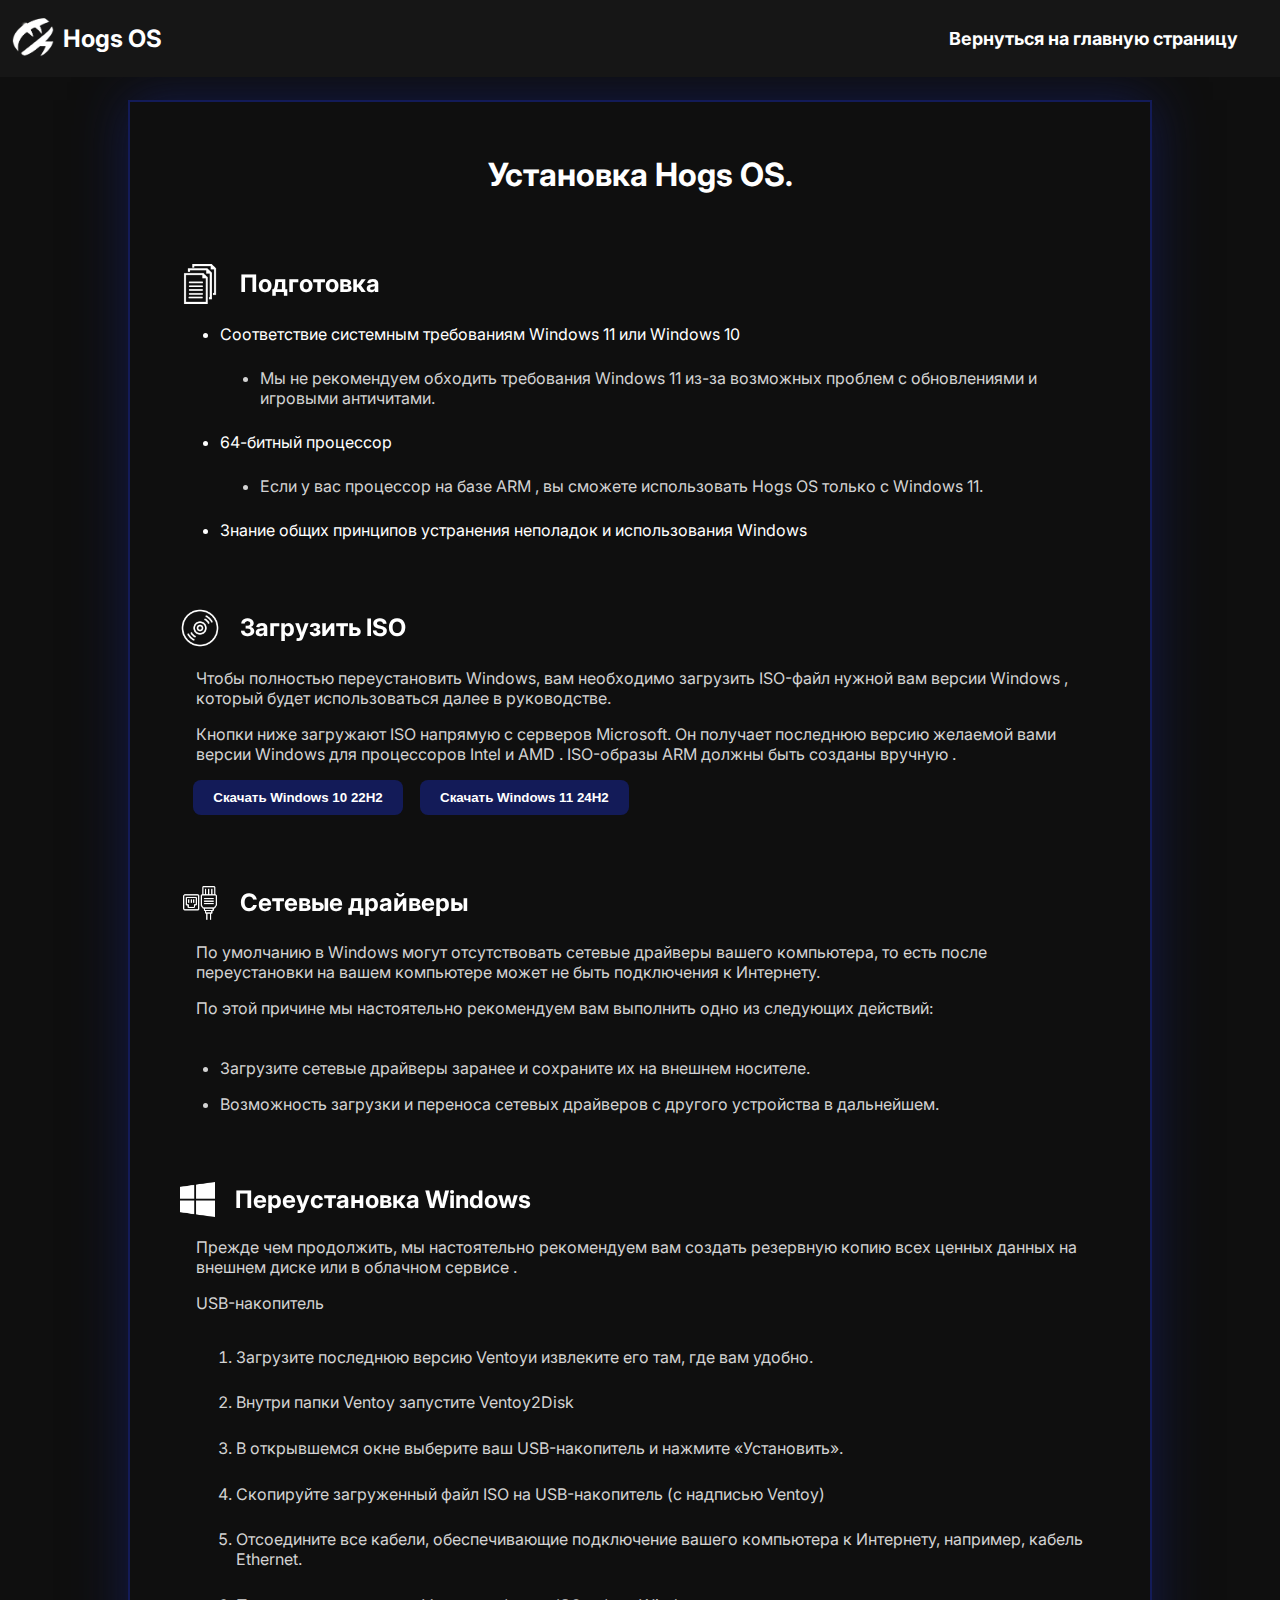
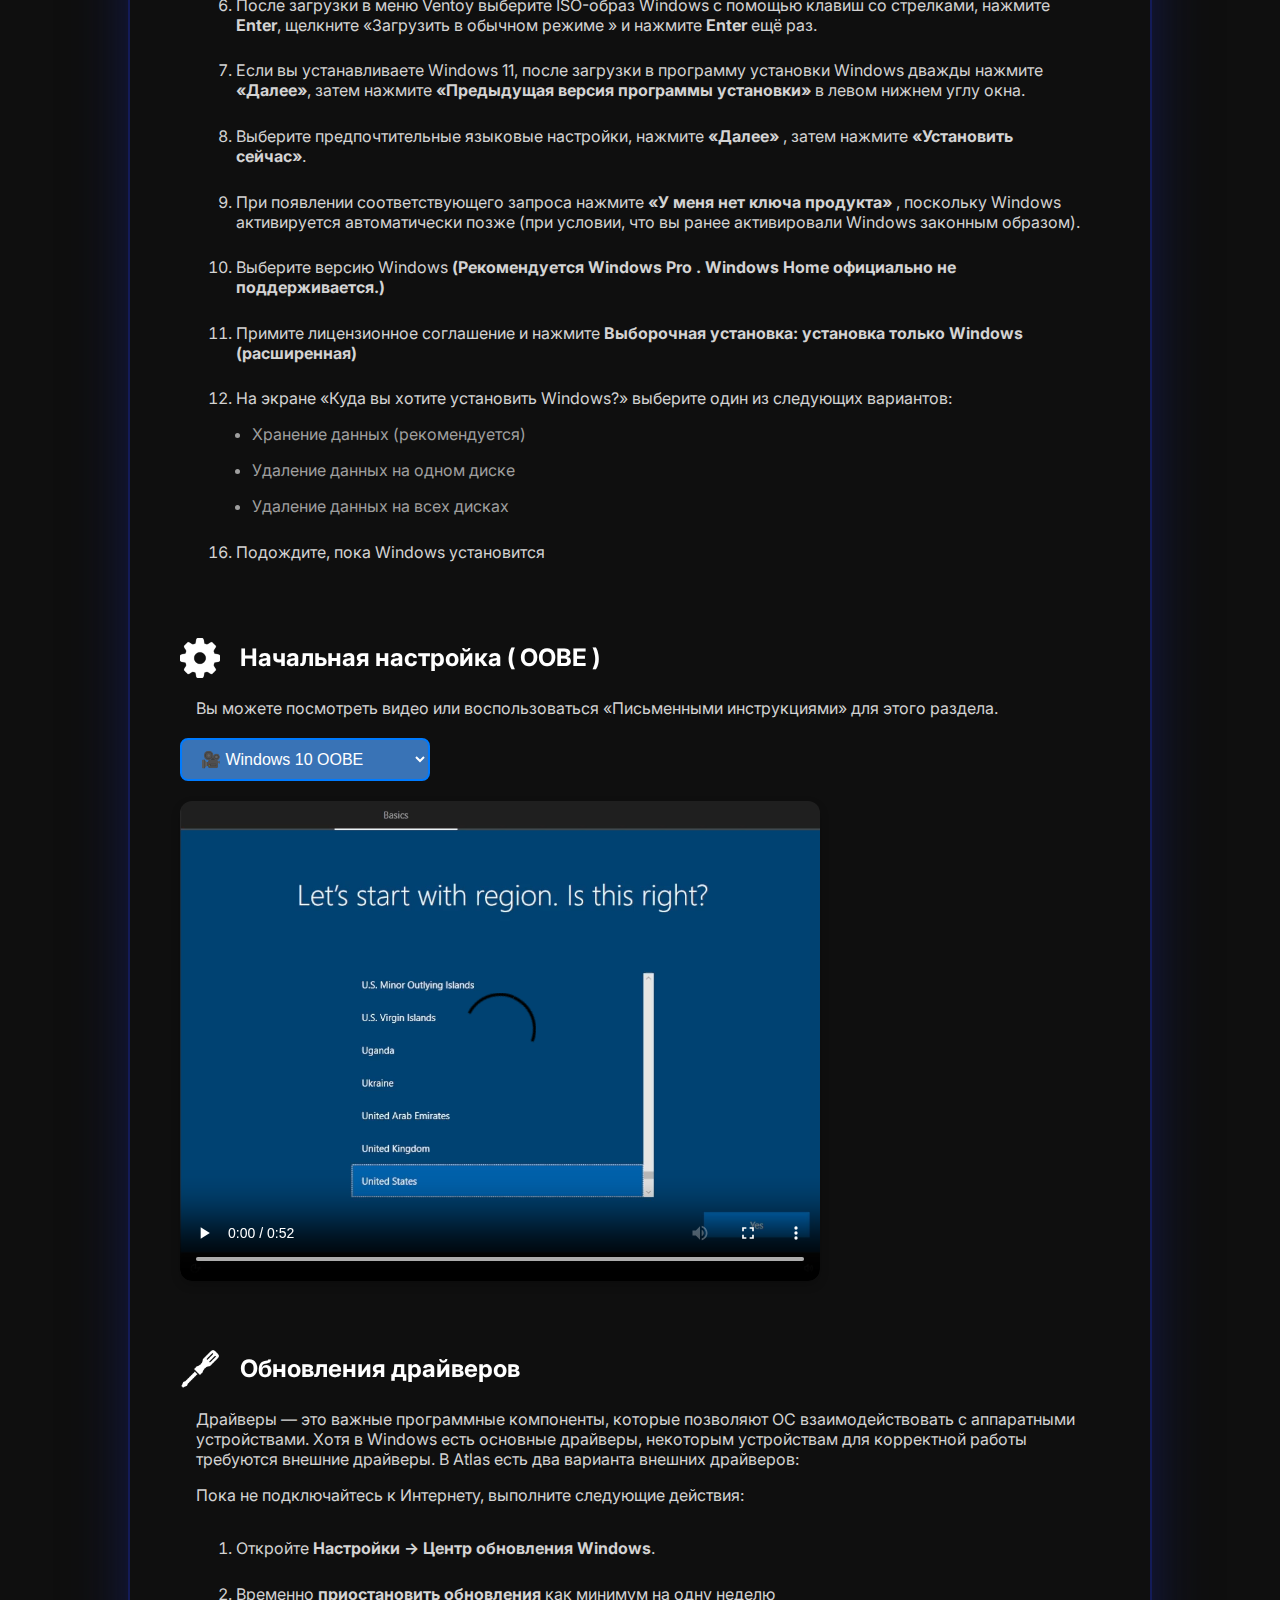
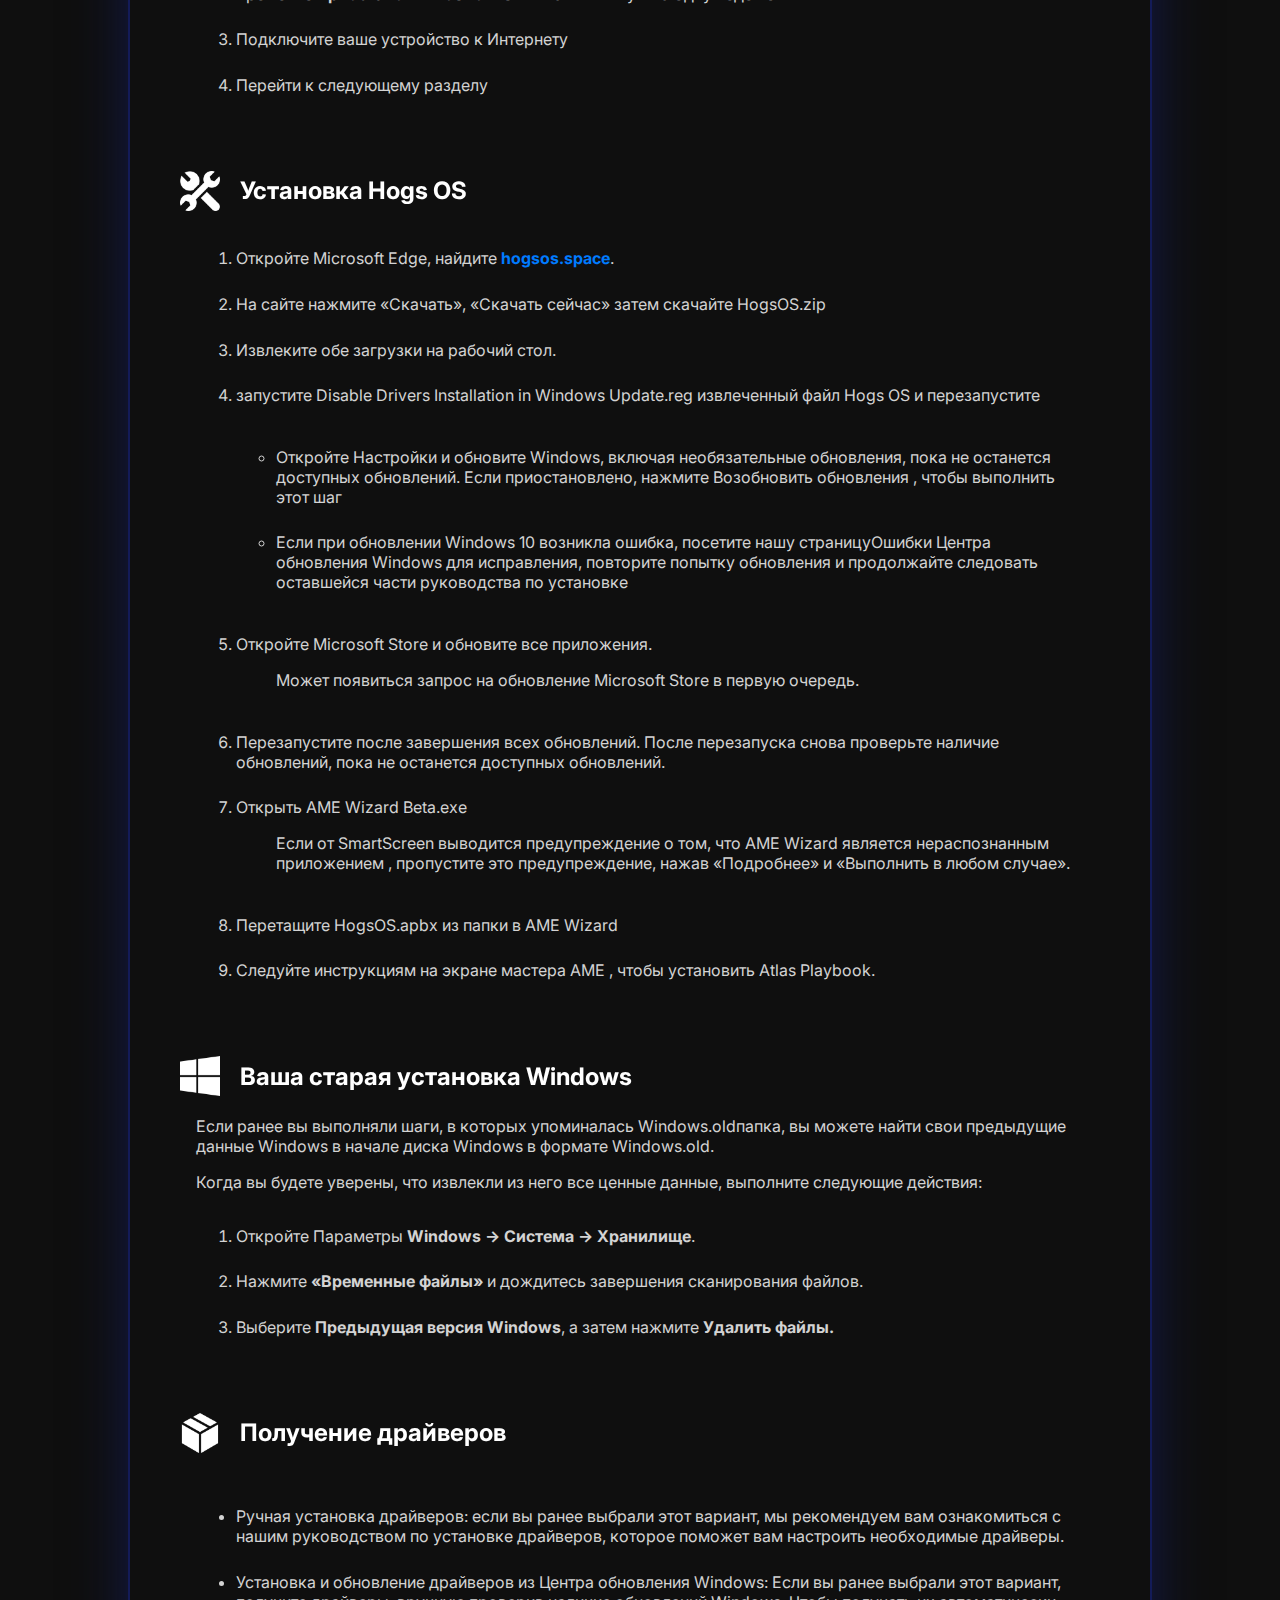
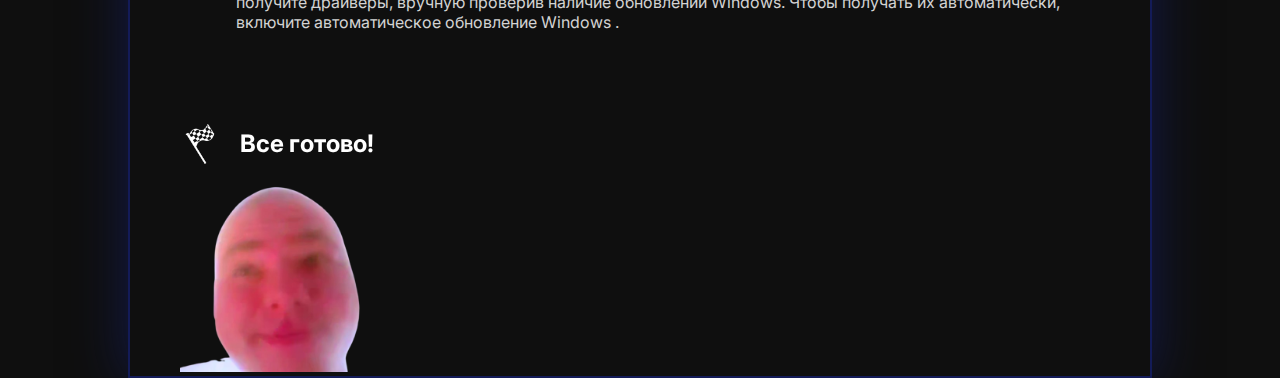
==== instructions.html @ 4131e082 "Add files via upload" ====
<!DOCTYPE html>
<html lang="en">
<head>
    <meta charset="UTF-8">
    <meta name="viewport" content="width=device-width, initial-scale=1.0">
    <title>Hogs OS</title>
    <link rel="stylesheet" href="styles.css">
    <script defer src="script.js"></script>
    <link rel="icon" href="images/favicon.ico" type="image/x-icon">
    <link href="https://fonts.googleapis.com/css2?family=Inter:wght@100;200;300;400;500;600;700;800;900&display=swap" rel="stylesheet">

</head>
<body>
    <header>
        <div class="logo"><img src="images/1.png" style="width: 50px;"></div><h1 class="hogstext">Hogs OS</h1>
        <nav>
            <ul>
                <li><a href="index.html">Вернуться на главную страницу</a></li>
            </ul>
        </nav>
    </header>
     <section class="instructionselection">
            <p><h1 style="padding-top: 1em">Установка Hogs OS.</h1></p>
        <div style="text-align: left; padding-inline: 50px;">
            <h2 class="tytle2"><img src="images/document.png" width="40px">Подготовка</h2>
            <ul>
                <li>Соответствие системным требованиям Windows 11 или Windows 10</li>
                <ul class="classul">
                    <li class="classli">
                        Мы не рекомендуем обходить требования Windows 11 из-за возможных проблем с обновлениями и игровыми античитами.
                    </li>
                </ul>
                <li>64-битный процессор</li>
                <ul class="classul">
                    <li class="classli">
                        Если у вас процессор на базе ARM , вы сможете использовать Hogs OS только с Windows 11.
                    </li>
                </ul>
                <li>Знание общих принципов устранения неполадок и использования Windows</li>
            </ul>
            <h2 class="tytle2"><img src="images/dvd.png" width="40px">Загрузить ISO</h2>
            <p class="classp">
                Чтобы полностью переустановить Windows, вам необходимо загрузить ISO-файл нужной вам версии Windows , который будет использоваться далее в руководстве.
            </p>
            <p class="classp">
                Кнопки ниже загружают ISO напрямую с серверов Microsoft. Он получает последнюю версию желаемой вами версии Windows для процессоров Intel и AMD . ISO-образы ARM должны быть созданы вручную .
            </p>
            <button class="btnaccept" id="win10" style="margin-left: 1em;">Скачать Windows 10 22H2</button>
            <button class="btnaccept" id="win11" style="margin-left: 1em;">Скачать Windows 11 24H2</button>
            <h2 class="tytle2"><img src="images/ethernet.png" width="40px">Сетевые драйверы</h2>
            <p class="classp">
                По умолчанию в Windows могут отсутствовать сетевые драйверы вашего компьютера, то есть после переустановки на вашем компьютере может не быть подключения к Интернету.
            </p>
            <p class="classp">
                По этой причине мы настоятельно рекомендуем вам выполнить одно из следующих действий:
            </p>
               <ul class="classul">
                    <li class="classli">
                        Загрузите сетевые драйверы заранее и сохраните их на внешнем носителе.
                    </li>
                    <li class="classli">
                        Возможность загрузки и переноса сетевых драйверов с другого устройства в дальнейшем.
                    </li> 
                </ul>
            <h2 class="tytle2" style="padding-top: 1em;"><img src="images/windows.png" width="35px">Переустановка Windows</h2>
            <p class="classp">
                Прежде чем продолжить, мы настоятельно рекомендуем вам создать резервную копию всех ценных данных на внешнем диске или в облачном сервисе .
            </p>
            <p class="classp">
                USB-накопитель
                <ol>
                    <li class="numli">
                        Загрузите последнюю версию Ventoyи извлеките его там, где вам удобно.
                    </li>
                    <li class="numli">
                        Внутри папки Ventoy запустите Ventoy2Disk
                    </li>
                    <li class="numli">
                        В открывшемся окне выберите ваш USB-накопитель и нажмите «Установить».
                    </li>
                    <li class="numli">
                        Скопируйте загруженный файл ISO на USB-накопитель (с надписью Ventoy)
                    </li>
                    <li class="numli">
                        Отсоедините все кабели, обеспечивающие подключение вашего компьютера к Интернету, например, кабель Ethernet.
                    </li>
                    <li class="numli">
                        После загрузки в меню Ventoy выберите ISO-образ Windows с помощью клавиш со стрелками, нажмите <b>Enter</b>, щелкните «Загрузить в обычном режиме » и нажмите <b>Enter</b> ещё раз.
                    </li>
                    <li class="numli">
                        Если вы устанавливаете Windows 11, после загрузки в программу установки Windows дважды нажмите <b>«Далее»</b>, затем нажмите <b>«Предыдущая версия программы установки»</b> в левом нижнем углу окна.
                    </li>
                    <li class="numli">
                        Выберите предпочтительные языковые настройки, нажмите <b>«Далее»</b> , затем нажмите <b>«Установить сейчас»</b>.
                    </li>
                    <li class="numli">
                        При появлении соответствующего запроса нажмите <b>«У меня нет ключа продукта»</b> , поскольку Windows активируется автоматически позже (при условии, что вы ранее активировали Windows законным образом).
                    </li>
                    <li class="numli">
                        Выберите версию Windows
                            <b>(Рекомендуется Windows Pro . Windows Home официально не поддерживается.)</b>
                    </li>
                    <li class="numli">
                        Примите лицензионное соглашение и нажмите <b>Выборочная установка: установка только Windows (расширенная)</b>
                    </li>
                    <li class="numli">
                        На экране «Куда вы хотите установить Windows?» выберите один из следующих вариантов:
                        <li class="classli" style="margin-left: 2em; color: #9f9f9f;">Хранение данных (рекомендуется)</li>
                        <li class="classli" style="margin-left: 2em; color: #9f9f9f;">Удаление данных на одном диске</li>
                        <li class="classli" style="margin-left: 2em; color: #9f9f9f;">Удаление данных на всех дисках</li>
                    </li>
                    <li class="numli">
                        Подождите, пока Windows установится
                    </li>
                </ol>
            </p>
            <h2 class="tytle2"><img src="images/settings.png" width="40px">Начальная настройка ( OOBE )</h2>
            <p class="classp">
                Вы можете посмотреть видео или воспользоваться «Письменными инструкциями» для этого раздела.
            </p>
<div class="video-container">
    <!-- Выпадающий список для выбора видео -->
    <select id="videoSelector" class="styled-select">
        <option value="videos/win10OOBE.mp4">🎥 Windows 10 OOBE</option>
        <option value="videos/win11OOBE.mp4">🎥 Windows 11 OOBE</option>
    </select>

    <!-- Видео плеер -->
    <video id="videoPlayer" controls width="640">
        <source id="videoSource" src="videos/win10OOBE.mp4" type="video/mp4">
        Ваш браузер не поддерживает видео.
    </video>
</div>
            <h2 class="tytle2"><img src="images/screwdriver.png" width="40px">Обновления драйверов</h2>
            <p class="classp">
                Драйверы — это важные программные компоненты, которые позволяют ОС взаимодействовать с аппаратными устройствами. Хотя в Windows есть основные драйверы, некоторым устройствам для корректной работы требуются внешние драйверы. В Atlas есть два варианта внешних драйверов:
            </p>
            <p class="classp">
                Пока не подключайтесь к Интернету, выполните следующие действия:
            </p>
            <ol>
                <li class="numli">
                    Откройте <b>Настройки -> Центр обновления Windows</b>.
                </li>
                <li class="numli">
                    Временно <b>приостановить обновления</b> как минимум на одну неделю
                </li>
                <li class="numli">
                    Подключите ваше устройство к Интернету
                </li>
                <li class="numli">
                    Перейти к следующему разделу
                </li>
            </ol>
            <h2 class="tytle2"><img src="images/setting2.png" width="40px">Установка Hogs OS</h2>
            <ol>
                <li class="numli">
                    Откройте Microsoft Edge, найдите <a href="https://hogsos.space" target="_blank" style="font-weight: bold; color: #007bff; text-decoration: none;">hogsos.space</a></b>.
                </li>
                <li class="numli">
                    На сайте нажмите «Скачать», «Скачать сейчас» затем скачайте HogsOS.zip  
                </li>
                <li class="numli">
                    Извлеките обе загрузки на рабочий стол.
                </li>
                <li class="numli">
                    запустите Disable Drivers Installation in Windows Update.reg извлеченный файл Hogs OS и перезапустите
                </li>
                <ul class="classul">
                    <li class="numli">
                    Откройте Настройки и обновите Windows, включая необязательные обновления, пока не останется доступных обновлений. Если приостановлено, нажмите Возобновить обновления , чтобы выполнить этот шаг
                    </li>
                    <li class="numli">
                        Если при обновлении Windows 10 возникла ошибка, посетите нашу страницуОшибки Центра обновления Windows для исправления, повторите попытку обновления и продолжайте следовать оставшейся части руководства по установке
                    </li>
                </ul>
                <li class="numli">
                    Откройте Microsoft Store и обновите все приложения.
                    <ul class="classul">
                        Может появиться запрос на обновление Microsoft Store в первую очередь.
                    </ul>
                </li>
                <li class="numli">
                    Перезапустите после завершения всех обновлений. После перезапуска снова проверьте наличие обновлений, пока не останется доступных обновлений.
                </li>
                <li class="numli">
                    Открыть AME Wizard Beta.exe
                    <ul class="classul">
                        Если от SmartScreen выводится предупреждение о том, что AME Wizard является нераспознанным приложением , пропустите это предупреждение, нажав «Подробнее» и «Выполнить в любом случае».
                    </ul>
                </li>
                <li class="numli">
                    Перетащите HogsOS.apbx из папки в AME Wizard
                </li>
                <li class="numli">
                    Следуйте инструкциям на экране мастера AME , чтобы установить Atlas Playbook.
                </li>
            </ol>
            <h2 class="tytle2"><img src="images/windows.png" width="40px">Ваша старая установка Windows</h2>
            <p class="classp">
                Если ранее вы выполняли шаги, в которых упоминалась Windows.oldпапка, вы можете найти свои предыдущие данные Windows в начале диска Windows в формате Windows.old.
            </p>
            <p class="classp">
                Когда вы будете уверены, что извлекли из него все ценные данные, выполните следующие действия:
            </p>
            <ol>
                <li class="numli">
                    Откройте Параметры <b>Windows -> Система -> Хранилище</b>.
                </li>
                <li class="numli">
                    Нажмите <b>«Временные файлы»</b> и дождитесь завершения сканирования файлов.
                </li>
                <li class="numli">
                    Выберите <b>Предыдущая версия Windows</b>, а затем нажмите <b>Удалить файлы.</b>
                </li>
            </ol>
            <h2 class="tytle2"><img src="images/box.png" width="40px">Получение драйверов</h2>
            <ul class="classul">
                <li class="numli">
                    Ручная установка драйверов: если вы ранее выбрали этот вариант, мы рекомендуем вам ознакомиться с нашим руководством по установке драйверов, которое поможет вам настроить необходимые драйверы.
                </li>
                <li class="numli">
                    Установка и обновление драйверов из Центра обновления Windows: Если вы ранее выбрали этот вариант, получите драйверы, вручную проверив наличие обновлений Windows. Чтобы получать их автоматически, включите автоматическое обновление Windows .
                </li>
            </ul>
            <h2 class="tytle2"><img src="images/finish.png" width="40px">Все готово!</h2>
            <img src="images/end.png" width="200px">
        </div>
     </section>
</body>
---- styles.css ----
/* Общие стили */
body {
    margin: 0;
    font-family: 'Inter', sans-serif;
    background-color: #0f0f0f;
    color: #fff;
    text-align: center;
}
body::-webkit-scrollbar {
    display: none; /* Chrome, Safari */
}

header {
    display: flex;
    justify-content: space-between;
    align-items: center;
    padding: 8px;
    background-color: #161616;
    position: fixed;
    width: 100%;
    top: 0;
    left: 0;
    z-index: 1000;
}

.logo {
    font-size: 24px;
    font-weight: bold;
}
.hogstext {
    font-size: 24px;
    font-weight: bold;
    text-align: left;
    margin-right: auto;
    padding-inline: 5px;
}

nav ul {
    list-style: none;
    padding-right: 50px;
    display: flex;
    gap: 20px;
}

nav a {
    color: #fff;
    text-decoration: none;
    font-size: 18px;
    transition: 0.3s;
    font-weight: 700;
}

nav a:hover {
    color: #5b3ce7;
}

.hero {
    height: 60vh;
    display: flex;
    align-items: center;
    justify-content: center;
    flex-direction: column;
    padding: 20px;
    font-weight: 600;
    font-size: 30px;
    text-shadow:     
        1px 1px 2px black,
        0 0 0em blue,
        0 0 0.2em blue;
    position: relative; /* Нужно для ::after */
    padding-bottom: 350px;
}

#background-video {
    position: absolute;
    top: 0;
    left: 0;
    width: 100%;
    height: 100%;
    object-fit: cover; /* Видео растягивается, чтобы покрыть всю секцию */
    z-index: -1; /* Видео будет фоном */
}


.hero::after {
    content: "";
    position: absolute;
    left: 0;
    bottom: 0;
    width: 100%;
    height: 250px; /* Высота затемнения */
    background: linear-gradient(to bottom, rgba(0, 0, 0, 0), #0f0f0f);
    pointer-events: none; /* Чтобы не мешал кликам */
}


.hero-content {
    text-align: center;
    padding: 100px 20px;
    margin-top: 800px;
}

.arrow {
    font-size: 50px;
    transition: 2s;
    margin-top: 15px;
}

.fade-in {
    opacity: 0;
    transform: translateY(30px) scale(0.95);
    filter: blur(10px);
    transition: opacity 1s ease-out, transform 1s ease-out, filter 1s ease-out;
}

.fade-in._active {
    opacity: 1;
    transform: translateY(0) scale(1);
    filter: blur(0);
}

.fade-in, .feature {
    opacity: 0;
    transform: translateY(30px) scale(0.95);
    filter: blur(10px);
    transition: opacity 1s ease-out, transform 1s ease-out, filter 1s ease-out;
}

/* Когда добавляется класс _active – элемент плавно появляется */
.fade-in._active, .feature._active {
    opacity: 1;
    transform: translateY(0) scale(1);
    filter: blur(0);
}


.btn {
    display: inline-block;
    padding: 20px 40px;
    background-color: #18095c;
    color: #fff;
    font-size: 24px;
    border-radius: 5px;
    text-decoration: none;
    transition: 2s; /* анимация появления кнопки скорость*/
}

.btn:hover {
    background-color: #002a8f;
    box-shadow: 0 0 0em blue;
}

.btnbottom {
    display: inline-block;
    padding: 20px 40px;
    background-color: #18095c;
    color: #fff;
    font-size: 24px;
    border-radius: 5px;
    text-decoration: none;
    transition: 2s; /* анимация появления кнопки скорость*/
}

.btnbottom:hover {
    background-color: #002a8f;
    box-shadow: 0 0 0em blue;
}

.features, .download, .faq, .contact {
    padding: 60px 20px;
}
.contact {
    padding-top: 200px;
    padding-bottom: 200px;
}
.download {
    text-align: center; /* Центрируем содержимое */
    padding: 50px 0;
}

.dwfq {
    box-shadow: 0 0 50px rgba(19, 27, 88, 0.8);
    margin-bottom: 100px;
    border: 2px solid #131b58;
}

/* Стили самой кнопки */
.download a {
    display: inline-block;
    background-color: #131b58; /* Темно-синий фон */
    color: #fff;
    padding: 15px 30px;
    font-size: 18px;
    font-weight: bold;
    border-radius: 8px;
    text-decoration: none;
    transition: 0.4s ease-in-out;
    
    /* Свечение кнопки */
    box-shadow: 0 0 50px rgba(19, 27, 88, 0.8);
    
}

/* Анимация свечения при наведении */
.download a:hover {
    background-color: #0d1445; /* Темнее при наведении */
    
    /* Усиливаем свечение */
    box-shadow: 0 0 40px rgba(19, 27, 88, 1), 
                0 0 80px rgba(19, 27, 88, 0.8);
    
    text-shadow: 0 0 20px rgba(255, 255, 255, 1);
}

.feature-list {
    display: flex;
    justify-content: center;
    gap: 40px;
    flex-wrap: wrap;
}

.feature {
    background: #222;
    padding: 20px;
    border-radius: 10px;
    width: 300px;
    text-align: center;
    border: 2px solid #131b58;
    box-shadow: 0 0 50px rgba(19, 27, 88, 0.8);
}

footer {
    background: #111;
    padding: 20px;
}

.feature-img {
    width: 150px; /* Устанавливаем размер изображения */
    height: auto;
    border: 3px solid transparent; /* Начальная обводка прозрачная */
    padding: 5px; /* Отступы внутри рамки */
    transition: border-color 0.3s ease, transform 0.3s ease; /* Плавная анимация для рамки */
    filter: brightness(0) invert(1);
}

.faq {
    display: flex;
    background-color: hsl(226, 61%, 12%);
    margin-inline: 20%;
    border-radius: 10px;
    min-width: 500px;
}

.card {
    font-size: 20px;
    flex-direction: column;
    justify-content: center;
    display: flex;
}

.results {
    font-weight: 600;
    color: #1a90ff;
}

.tytle {
    align-items: center;
    display: flex;
    gap: 20px;
    justify-content: center;
}

.line {
    height: auto;
    background-color: grey;
    width: 2px;
}

/* Стили модального окна */
.modal {
    display: none;
    position: fixed;
    top: 0;
    left: 0;
    width: 100%;
    height: 100%;
    background-color: rgba(0, 0, 0, 0.7); /* Затемнённый фон */
    backdrop-filter: blur(5px); /* Эффект размытия */
    justify-content: center;
    align-items: center;
    z-index: 9999;
}

.modal-content {
    background: #0f0f0f;
    border-radius: 15px;
    width: 100%;
    max-width: 400px;
    padding: 30px;
    text-align: center;
    box-shadow: 0 8px 24px rgba(0, 0, 0, 0.2);
    animation: fadeIn 0.3s ease-in-out;
}

.modal h2 {
    margin-top: 0;
    color: #fff;
    font-size: 24px;
}

.modal p {
    color: #fff;
    margin-bottom: 20px;
}

.checkbox-container {
    display: flex;         /* Используем flexbox для удобного выравнивания */
    flex-direction: column; /* Размещаем элементы в колонку */
    align-items: left;    /* Центрируем содержимое по горизонтали */
    text-align: center;     /* Центрируем текст внутри label */
    gap: 10px;              /* Добавляем небольшой отступ между элементами */
    margin: 25px 0;
}

.checkbox-container label {
    display: flex;
    align-items: center;
    color: #fff;
    gap: 10px;
    margin-bottom: 8px;
}

.checkbox-container a {
    color: #4a90e2;
    text-decoration: none;
}

.modal-buttons {
    display: flex;
    gap: 15px;
    justify-content: center;
}

.btnaccept, .close-btn {
    background-color: #131b58;
    color: #fff;
    border: none;
    border-radius: 8px;
    padding: 10px 20px;
    cursor: pointer;
    font-weight: bold;
    transition: background 0.3s ease;
}

.close-btn {
    background-color: #992b23;
}

.btnaccept:hover {
    background-color: #221f7d;
}

.close-btn:hover {
    background-color: #d32f2f;
}

/* Анимация появления */
@keyframes fadeIn {
    from {
        opacity: 0;
        transform: translateY(-20px);
    }
    to {
        opacity: 1;
        transform: translateY(0);
    }
}

.disabled {
    background-color: #555;   /* Серый цвет */
    cursor: not-allowed;      /* Курсор "запрещено" */
    opacity: 0.5;             /* Затемнённый вид */
}

.instructionselection {
    box-shadow: 0 0 50px rgba(19, 27, 88, 0.8);
    margin-top: 100px;
    border: 2px solid #131b58;
    margin-inline: 10%;
}

.tytle2 {
    align-items: center;
    display: flex;
    gap: 20px;
    justify-content: left;
    filter: brightness(0) invert(1);
    padding-top: 2em;
}

.classli {
    list-style-type: disc;
        padding-top: .5em;
    padding-bottom: .5em;
}

.classul {
    padding-top: 1em;
    padding-bottom: 1em;
    color: lightgrey;
    font-size: 1rem;
    --md-text-font: "Inter";
}

.classp {
    padding-inline: 1em;
    color: lightgrey;
}

.numli {
    margin-inline: 1em;
    padding-top: 1.1em;
    padding-bottom: .5em;
    color: lightgrey;
}

    /* Стилизация контейнера */
    .video-container {
        display: flex;
        flex-direction: column;
        align-items: left;
        margin-top: 20px;
    }

    /* Красивый селект */
    .styled-select {
        padding: 10px 15px;
        font-size: 16px;
        border: 2px solid #007bff;
        border-radius: 8px;
        background: #3973b6;
        color: #ffffff;
        cursor: pointer;
        outline: none;
        transition: 0.3s ease;
        width: 250px;
    }

    .styled-select:hover {
        background: #007bff;
        color: #fff;
    }

    /* Стилизация видео */
    video {
        margin-top: 20px;
        border-radius: 12px;
        box-shadow: 0px 4px 10px rgba(0, 0, 0, 0.2);
    }
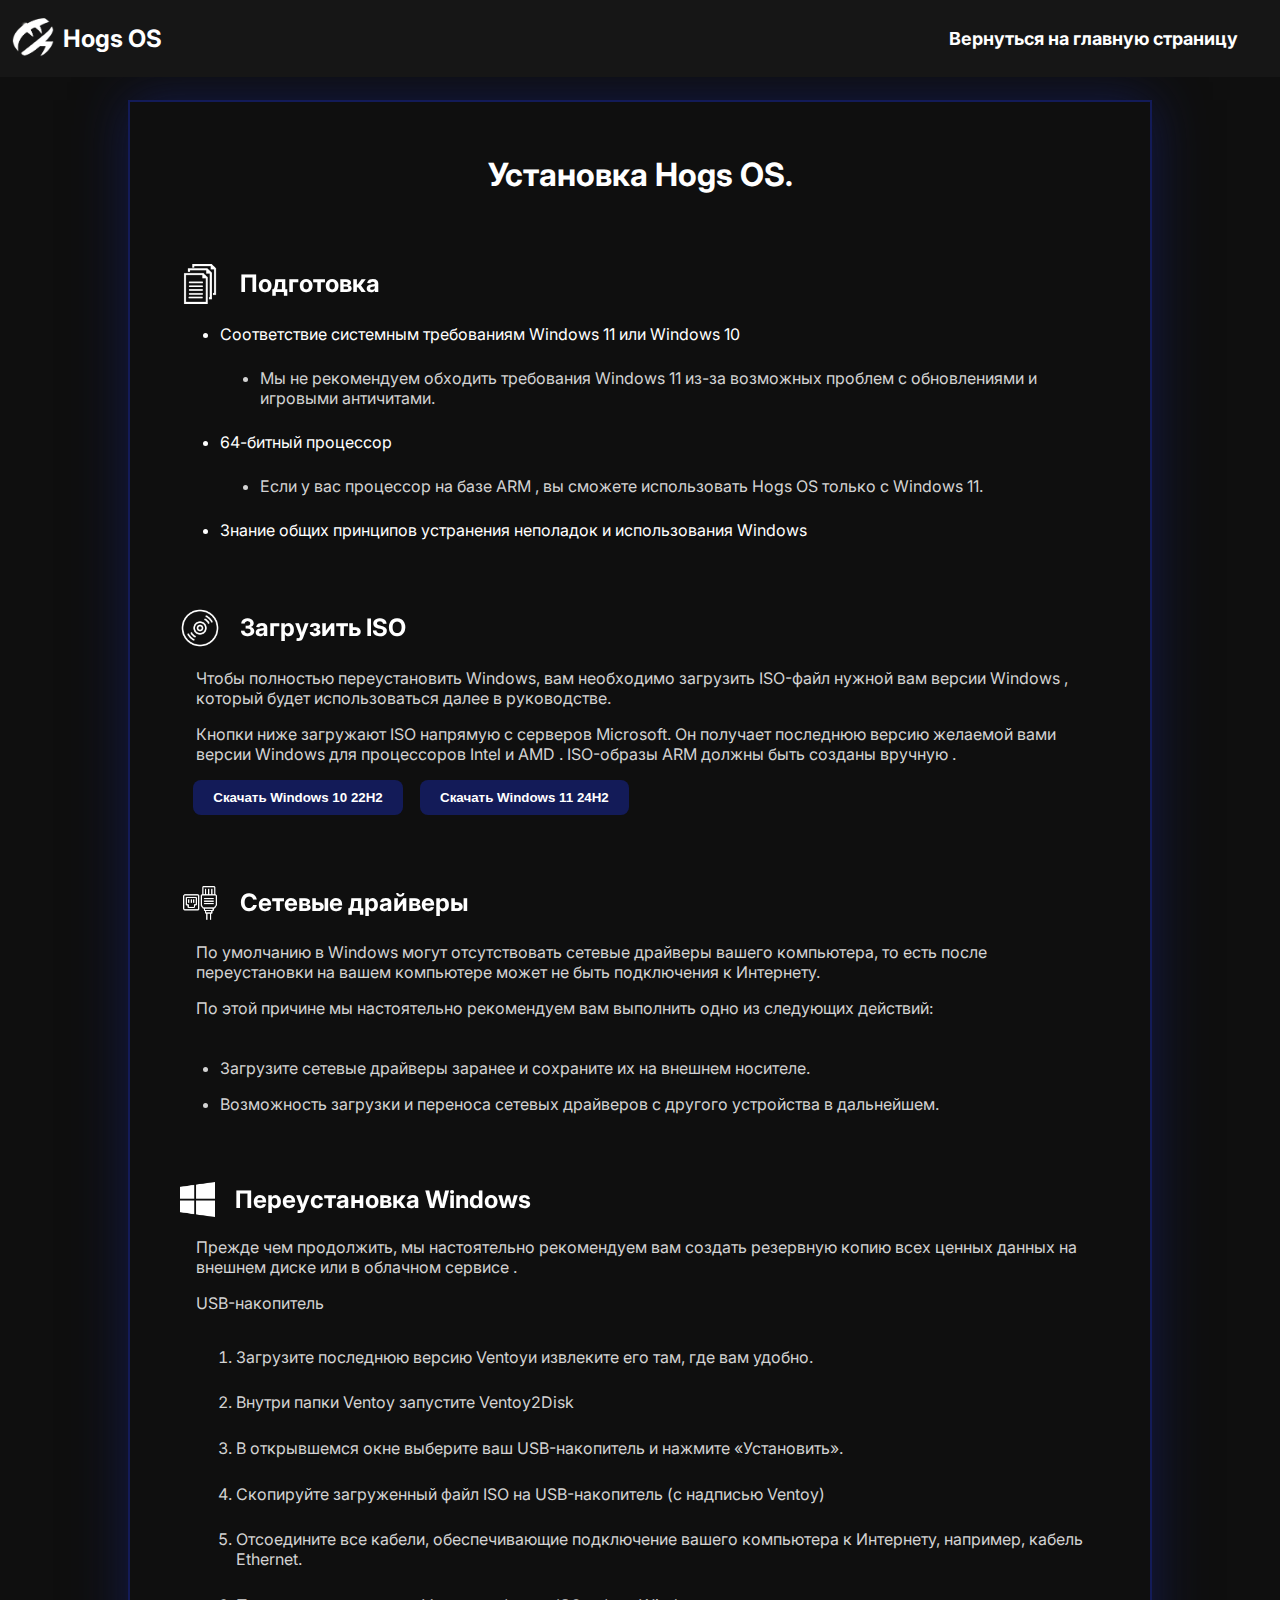
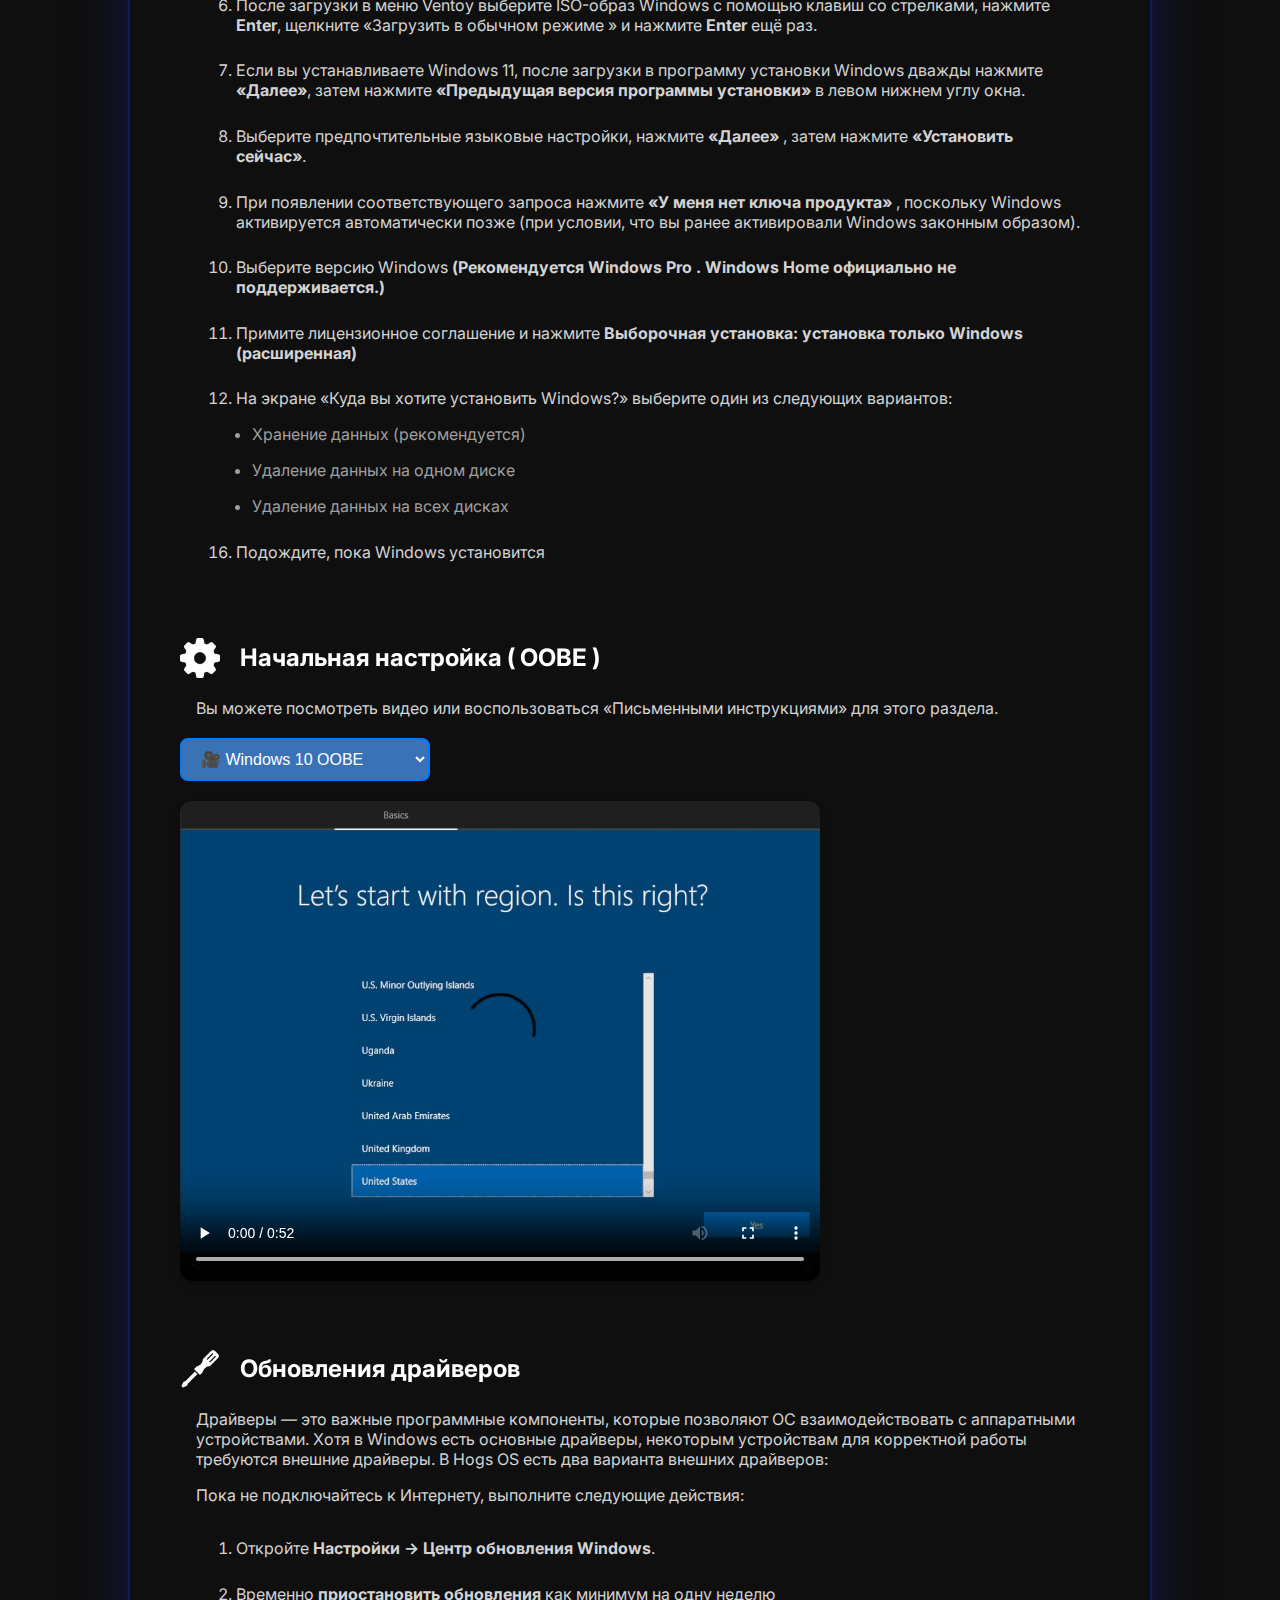
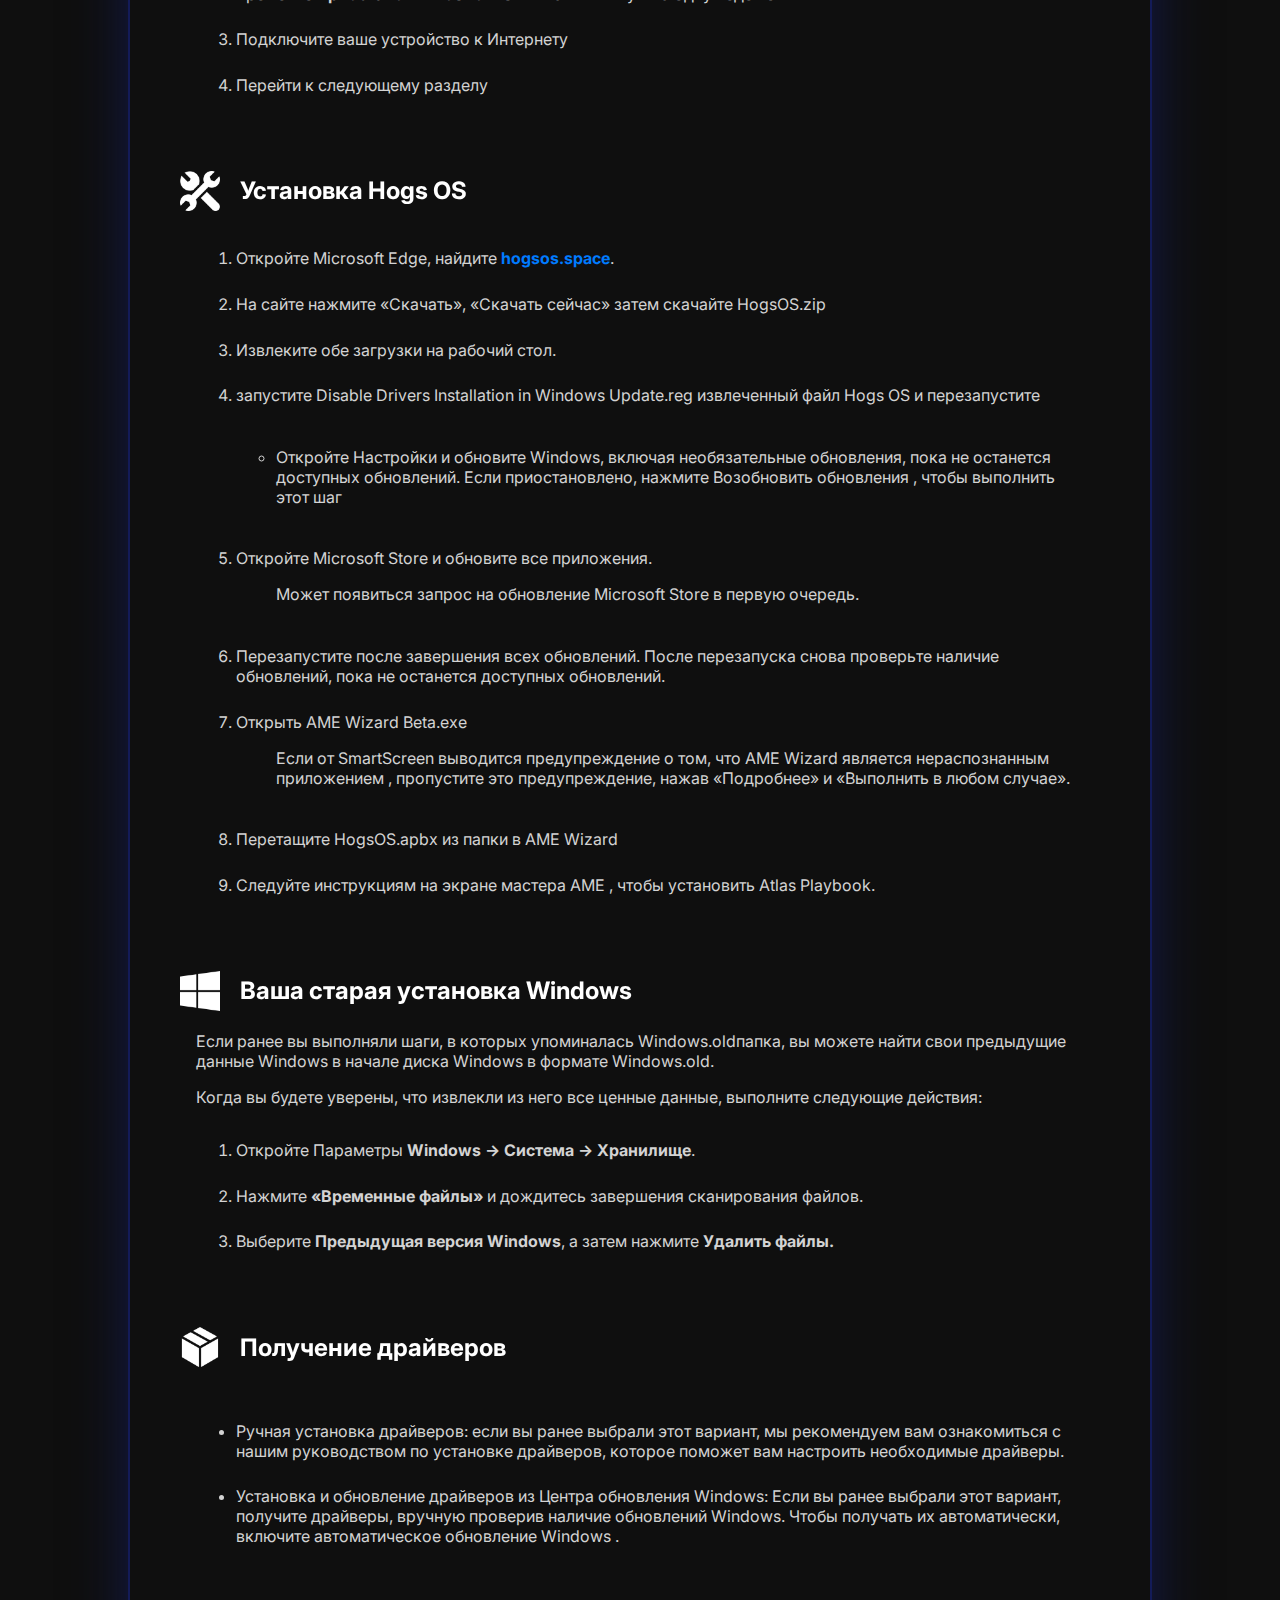
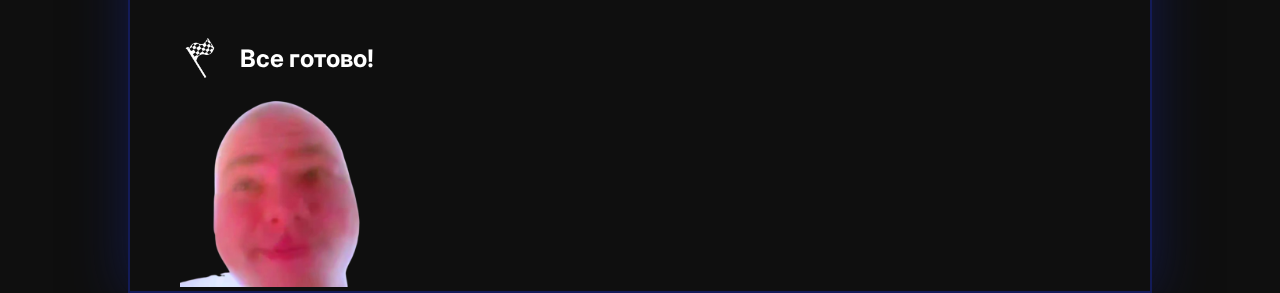
==== commit a2d37c80: "Update instructions.html" ====
--- a/instructions.html
+++ b/instructions.html
@@ -133,7 +133,7 @@
 </div>
             <h2 class="tytle2"><img src="images/screwdriver.png" width="40px">Обновления драйверов</h2>
             <p class="classp">
-                Драйверы — это важные программные компоненты, которые позволяют ОС взаимодействовать с аппаратными устройствами. Хотя в Windows есть основные драйверы, некоторым устройствам для корректной работы требуются внешние драйверы. В Atlas есть два варианта внешних драйверов:
+                Драйверы — это важные программные компоненты, которые позволяют ОС взаимодействовать с аппаратными устройствами. Хотя в Windows есть основные драйверы, некоторым устройствам для корректной работы требуются внешние драйверы. В Hogs OS есть два варианта внешних драйверов:
             </p>
             <p class="classp">
                 Пока не подключайтесь к Интернету, выполните следующие действия:
@@ -169,9 +169,6 @@
                 <ul class="classul">
                     <li class="numli">
                     Откройте Настройки и обновите Windows, включая необязательные обновления, пока не останется доступных обновлений. Если приостановлено, нажмите Возобновить обновления , чтобы выполнить этот шаг
-                    </li>
-                    <li class="numli">
-                        Если при обновлении Windows 10 возникла ошибка, посетите нашу страницуОшибки Центра обновления Windows для исправления, повторите попытку обновления и продолжайте следовать оставшейся части руководства по установке
                     </li>
                 </ul>
                 <li class="numli">
@@ -227,4 +224,4 @@
             <img src="images/end.png" width="200px">
         </div>
      </section>
-</body>+</body>
--- a/styles.css
+++ b/styles.css
@@ -5,7 +5,13 @@
     background-color: #0f0f0f;
     color: #fff;
     text-align: center;
-}
+    cursor: url('images/cursor.png'), auto;
+}
+
+button:hover, a:hover {
+    cursor: url('images/cursor-hover.png'), auto;
+}
+
 body::-webkit-scrollbar {
     display: none; /* Chrome, Safari */
 }
@@ -76,7 +82,7 @@
     top: 0;
     left: 0;
     width: 100%;
-    height: 100%;
+    height: 95%;
     object-fit: cover; /* Видео растягивается, чтобы покрыть всю секцию */
     z-index: -1; /* Видео будет фоном */
 }
